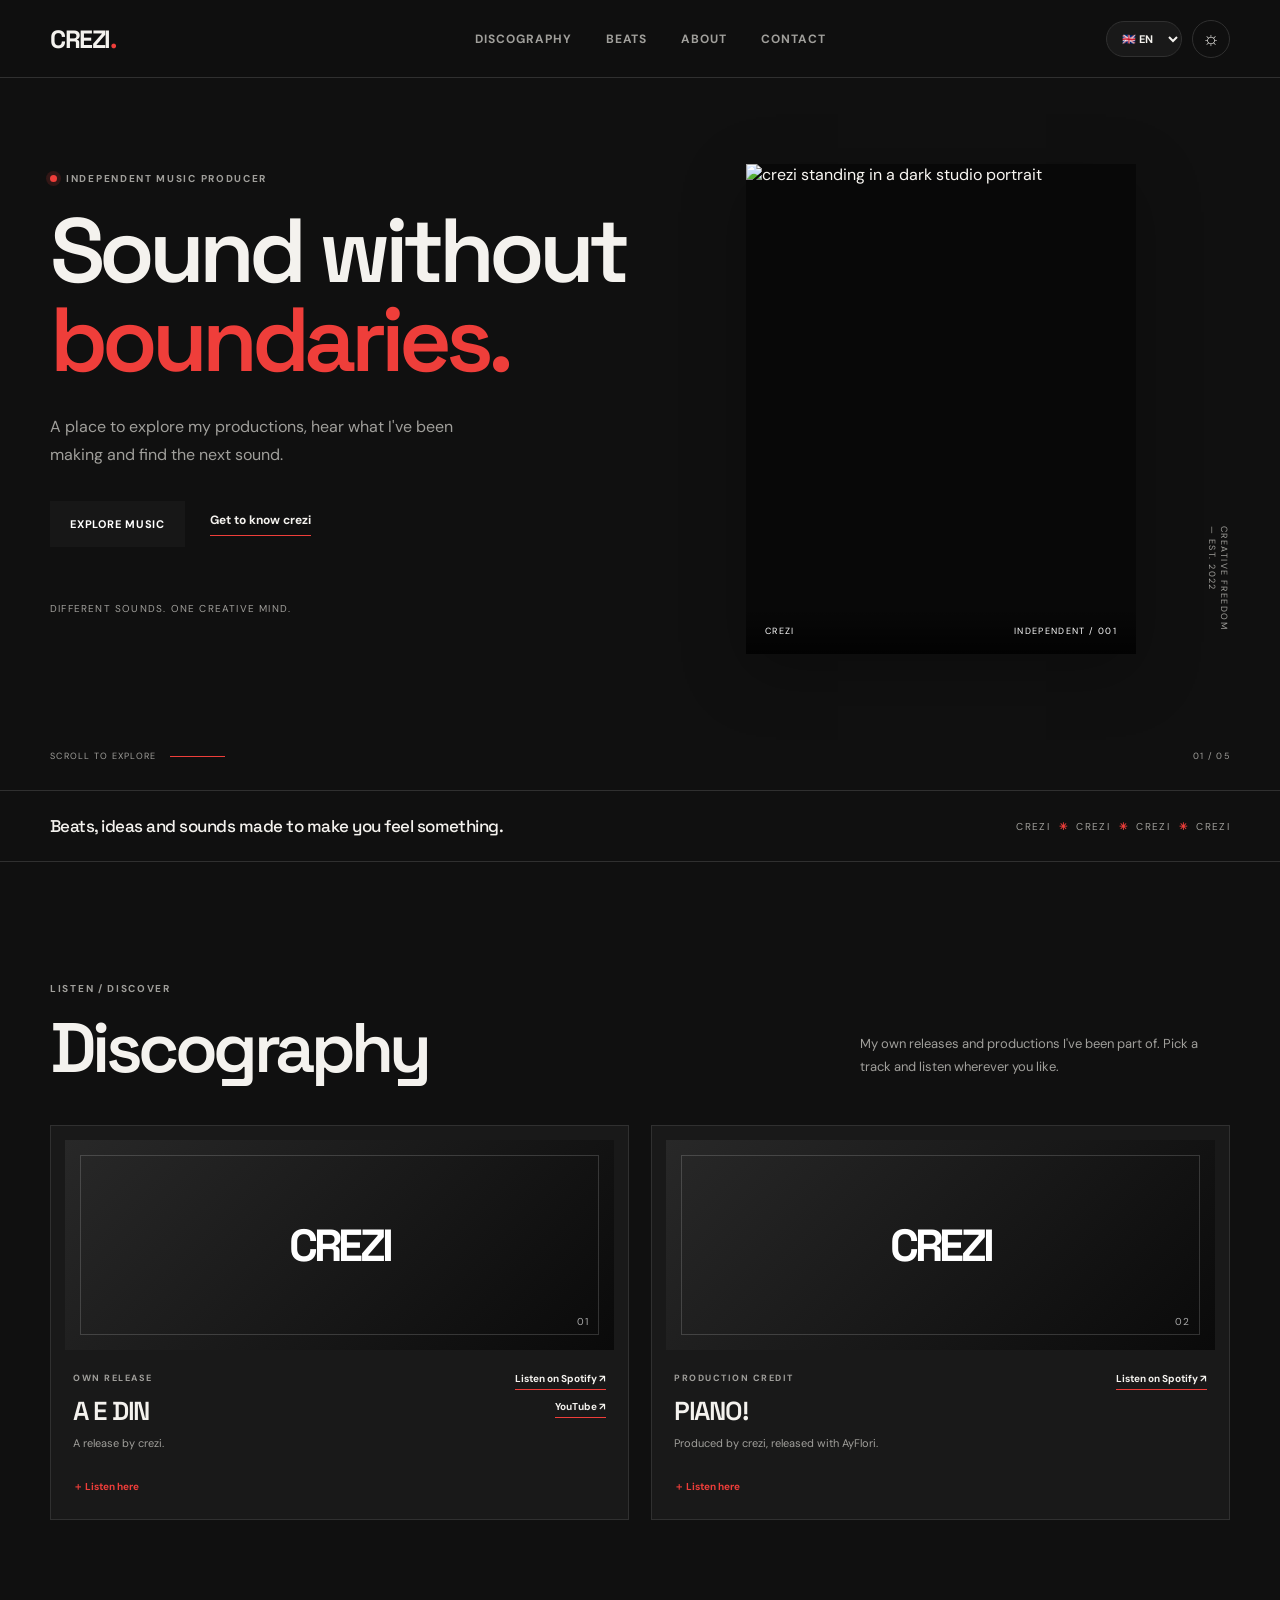
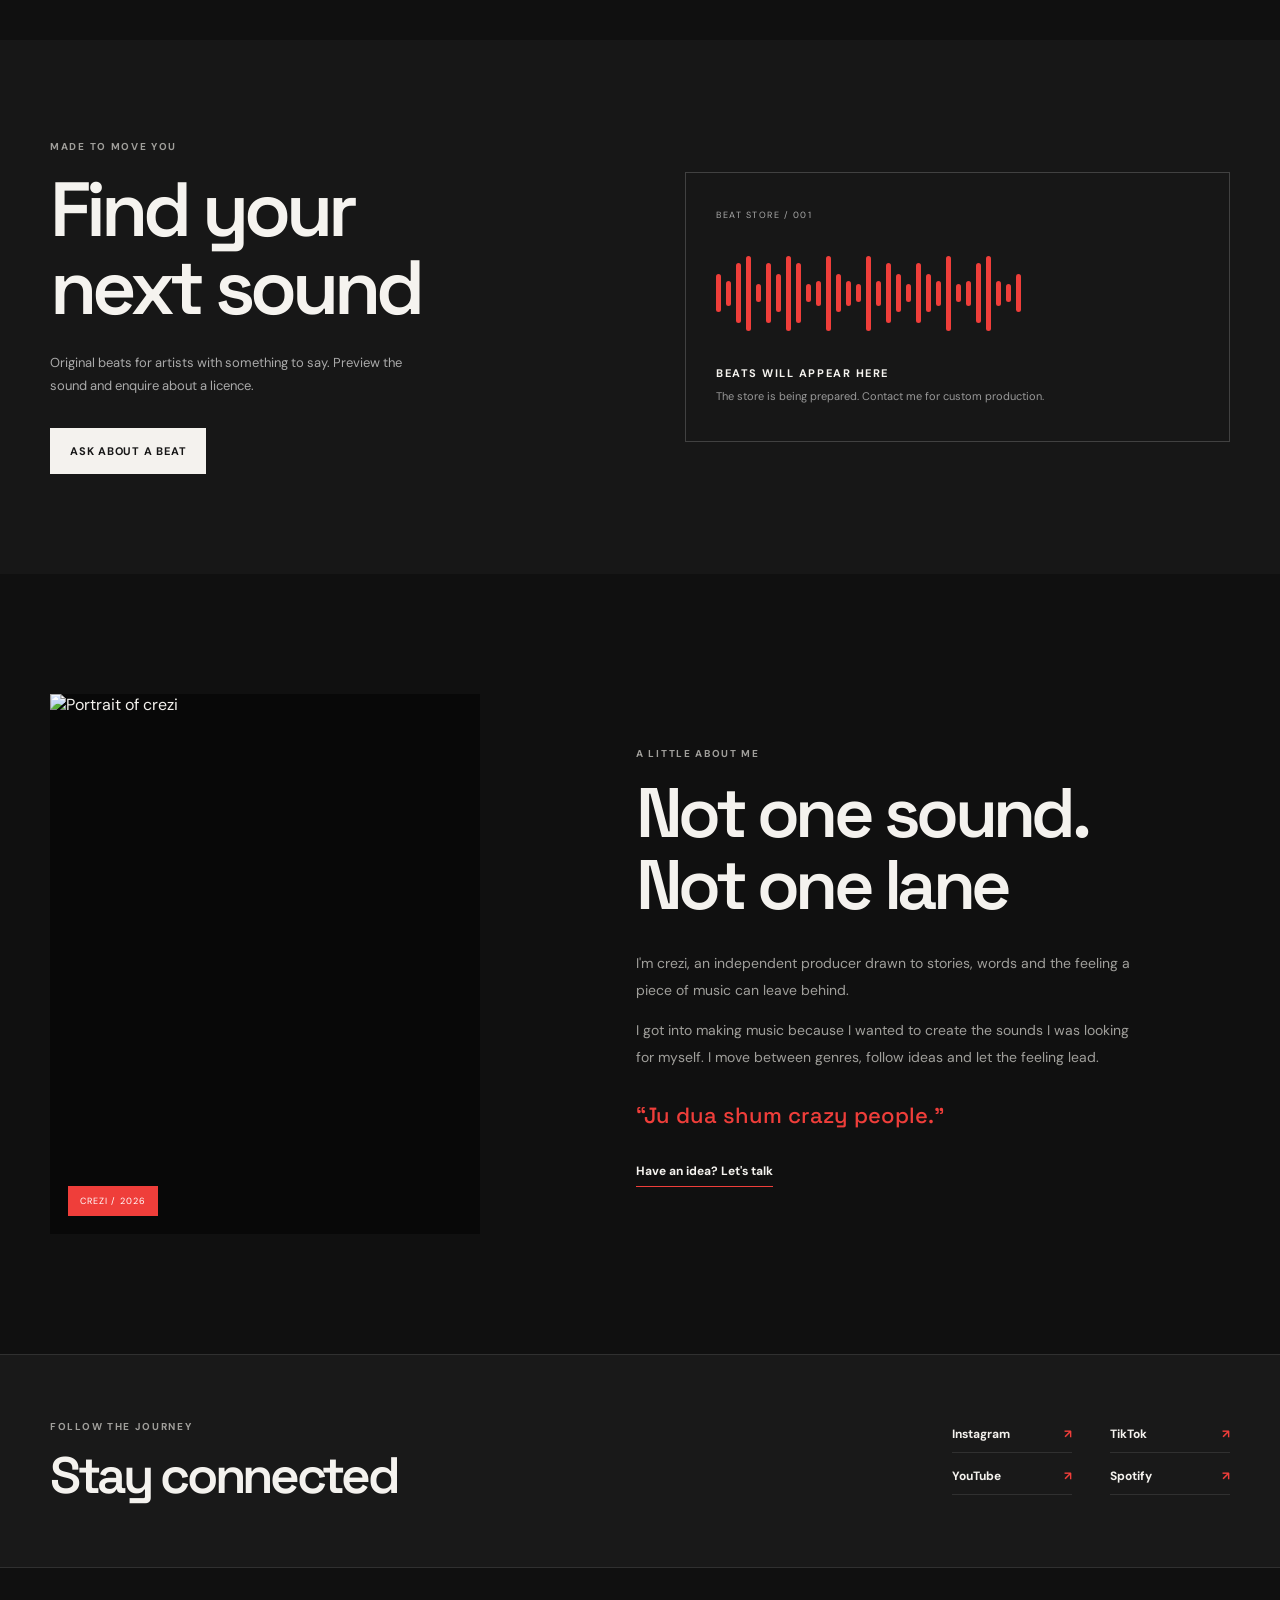
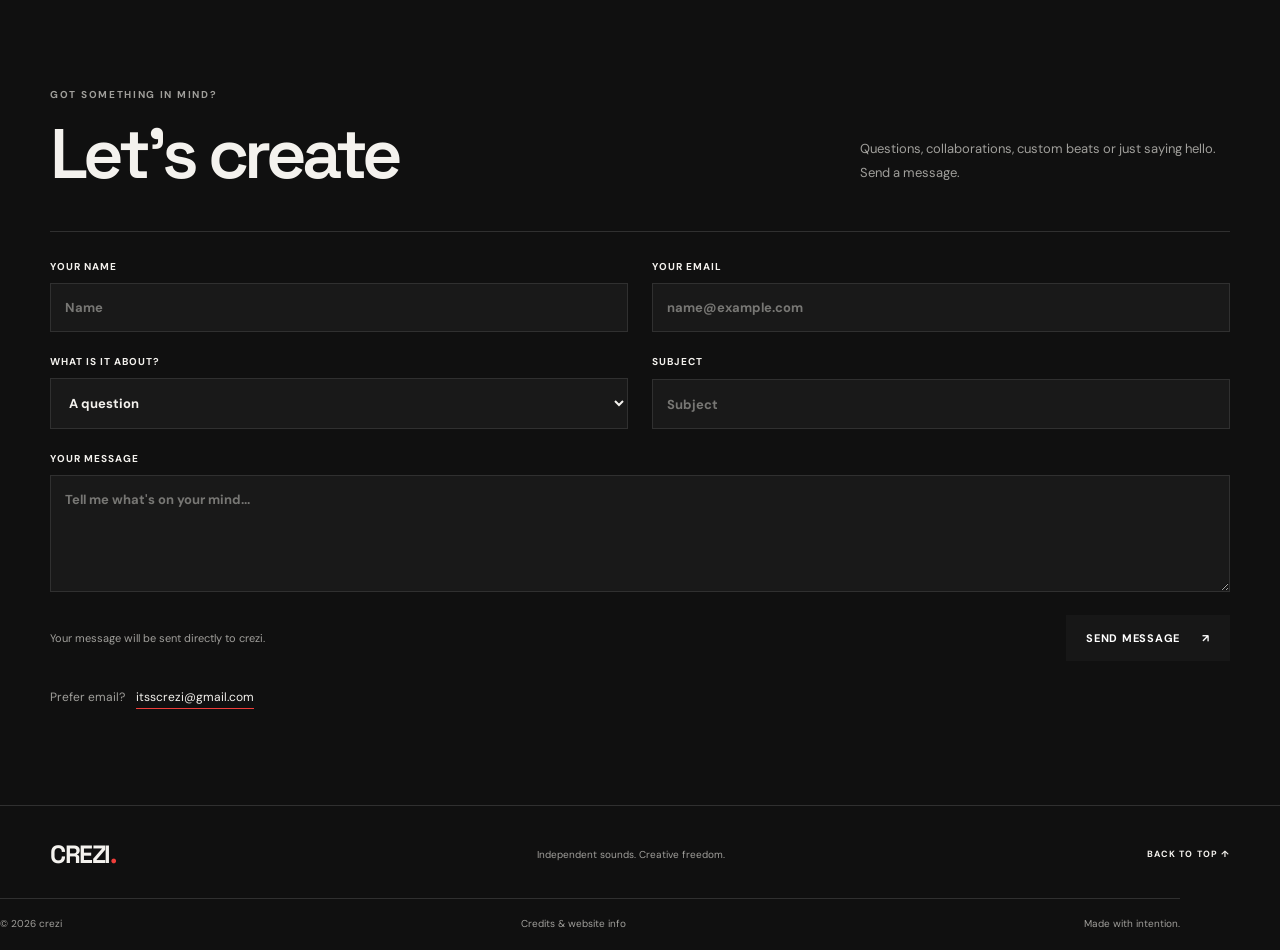
==== index.html @ 03bceda1 "Add files via upload" ====
<!doctype html>
<html lang="en">
<head>
  <meta charset="utf-8">
  <meta name="viewport" content="width=device-width, initial-scale=1">
  <meta name="theme-color" content="#101010">
  <meta name="description" content="CREZI — independent music producer. Explore releases, productions and beats.">
  <title>CREZI — Music Producer</title>
  <link rel="icon" href="favicon.svg" type="image/svg+xml">
  <link rel="manifest" href="manifest.webmanifest">
  <link rel="stylesheet" href="styles.css">
</head>
<body>
  <a class="skip-link" href="#main">Skip to content</a>
  <header class="site-header">
    <a class="wordmark" href="#home" aria-label="CREZI home">CREZI<span>.</span></a>
    <nav class="desktop-nav" aria-label="Main navigation">
      <a href="#discography" data-i18n="navMusic">Discography</a>
      <a href="#beats" data-i18n="navBeats">Beats</a>
      <a href="#about" data-i18n="navAbout">About</a>
      <a href="#contact" data-i18n="navContact">Contact</a>
    </nav>
    <div class="header-actions">
      <label class="language-wrap" aria-label="Choose language">
        <span class="sr-only">Language</span>
        <select id="language" aria-label="Language">
          <option value="en">🇬🇧 EN</option>
          <option value="sq">🇦🇱 SQ</option>
          <option value="nl">🇳🇱 NL</option>
          <option value="fr">🇫🇷 FR</option>
          <option value="de">🇩🇪 DE</option>
        </select>
      </label>
      <button class="icon-button" id="themeToggle" type="button" aria-label="Toggle light and dark mode" title="Toggle theme"><span id="themeIcon">☼</span></button>
      <button class="icon-button menu-toggle" id="menuToggle" type="button" aria-label="Open menu" aria-expanded="false">☰</button>
    </div>
  </header>

  <div class="mobile-menu" id="mobileMenu" hidden>
    <a href="#discography" data-i18n="navMusic">Discography</a>
    <a href="#beats" data-i18n="navBeats">Beats</a>
    <a href="#about" data-i18n="navAbout">About</a>
    <a href="#contact" data-i18n="navContact">Contact</a>
  </div>

  <main id="main">
    <section class="hero section-shell" id="home">
      <div class="hero-copy">
        <p class="eyebrow"><span class="live-dot"></span><span data-i18n="heroEyebrow">INDEPENDENT MUSIC PRODUCER</span></p>
        <h1 data-i18n="heroTitle">Sound without<br><span>boundaries.</span></h1>
        <p class="hero-intro" data-i18n="heroIntro">A place to explore my productions, hear what I've been making and find the next sound.</p>
        <div class="hero-actions">
          <a class="button button-dark" href="#discography" data-i18n="exploreMusic">Explore music <span>↗</span></a>
          <a class="text-link" href="#about" data-i18n="meetCrezi">Get to know crezi <span>↗</span></a>
        </div>
        <p class="hero-note" data-i18n="heroNote">Different sounds. One creative mind.</p>
      </div>
      <div class="hero-visual">
        <div class="portrait-frame">
          <img src="assets/crezi-portrait.png" alt="crezi standing in a dark studio portrait" class="portrait">
          <div class="portrait-caption"><span>CREZI</span><span>INDEPENDENT / 001</span></div>
        </div>
        <div class="hero-side-note">CREATIVE FREEDOM<br>— EST. 2022</div>
      </div>
      <div class="hero-bottom"><span data-i18n="scrollHint">SCROLL TO EXPLORE</span><span class="scroll-line"></span><span>01 / 05</span></div>
    </section>

    <section class="intro-strip">
      <p data-i18n="stripText">Beats, ideas and sounds made to make you feel something.</p>
      <span>CREZI&nbsp; <b>✳</b>&nbsp; CREZI&nbsp; <b>✳</b>&nbsp; CREZI&nbsp; <b>✳</b>&nbsp; CREZI</span>
    </section>

    <section class="section-shell section-block" id="discography">
      <div class="section-heading">
        <div><p class="eyebrow" data-i18n="musicEyebrow">LISTEN / DISCOVER</p><h2 data-i18n="musicTitle">Discography<span class="red-dot">.</span></h2></div>
        <p class="section-description" data-i18n="musicDescription">My own releases and productions I've been part of. Pick a track and listen wherever you like.</p>
      </div>
      <div class="music-grid" id="musicGrid"></div>
    </section>

    <section class="beats-band" id="beats">
      <div class="section-shell beats-inner">
        <div>
          <p class="eyebrow" data-i18n="beatsEyebrow">MADE TO MOVE YOU</p>
          <h2 data-i18n="beatsTitle">Find your<br>next sound<span class="red-dot">.</span></h2>
          <p class="section-description" data-i18n="beatsDescription">Original beats for artists with something to say. Preview the sound and enquire about a licence.</p>
          <a class="button button-light" href="#contact" data-i18n="beatEnquiry">Ask about a beat <span>↗</span></a>
        </div>
        <div class="beat-placeholder">
          <span class="beat-index">BEAT STORE / 001</span>
          <div class="waveform" aria-hidden="true"><i></i><i></i><i></i><i></i><i></i><i></i><i></i><i></i><i></i><i></i><i></i><i></i><i></i><i></i><i></i><i></i><i></i><i></i><i></i><i></i><i></i><i></i><i></i><i></i><i></i><i></i><i></i><i></i><i></i><i></i><i></i></div>
          <p data-i18n="beatsComing">BEATS WILL APPEAR HERE</p>
          <small data-i18n="beatsComingSmall">The store is being prepared. Contact me for custom production.</small>
        </div>
      </div>
    </section>

    <section class="section-shell about-section section-block" id="about">
      <div class="about-image">
        <img src="assets/crezi-portrait.png" alt="Portrait of crezi" loading="lazy">
        <span class="image-stamp">CREZI / 2026</span>
      </div>
      <div class="about-copy">
        <p class="eyebrow" data-i18n="aboutEyebrow">A LITTLE ABOUT ME</p>
        <h2 data-i18n="aboutTitle">Not one sound.<br>Not one lane<span class="red-dot">.</span></h2>
        <p data-i18n="aboutP1">I'm crezi, an independent producer drawn to stories, words and the feeling a piece of music can leave behind.</p>
        <p data-i18n="aboutP2">I got into making music because I wanted to create the sounds I was looking for myself. I move between genres, follow ideas and let the feeling lead.</p>
        <p class="about-quote" data-i18n="aboutQuote">“Ju dua shum crazy people.”</p>
        <a class="text-link" href="#contact" data-i18n="sayHello">Have an idea? Let's talk <span>↗</span></a>
      </div>
    </section>

    <section class="social-section">
      <div class="section-shell social-inner">
        <div><p class="eyebrow" data-i18n="socialEyebrow">FOLLOW THE JOURNEY</p><h2 data-i18n="socialTitle">Stay connected<span class="red-dot">.</span></h2></div>
        <div class="social-links">
          <a href="https://www.instagram.com/itsscrezi/" target="_blank" rel="noopener noreferrer">Instagram <span>↗</span></a>
          <a href="https://www.tiktok.com/@itsscrezi" target="_blank" rel="noopener noreferrer">TikTok <span>↗</span></a>
          <a href="https://www.youtube.com/@itsscrezi" target="_blank" rel="noopener noreferrer">YouTube <span>↗</span></a>
          <a href="https://open.spotify.com/artist/3qm3DDhWwc61SOjXkeu8eL" target="_blank" rel="noopener noreferrer">Spotify <span>↗</span></a>
        </div>
      </div>
    </section>

    <section class="section-shell contact-section section-block" id="contact">
      <div class="section-heading">
        <div><p class="eyebrow" data-i18n="contactEyebrow">GOT SOMETHING IN MIND?</p><h2 data-i18n="contactTitle">Let's create<span class="red-dot">.</span></h2></div>
        <p class="section-description" data-i18n="contactDescription">Questions, collaborations, custom beats or just saying hello. Send a message.</p>
      </div>
      <form class="contact-form" id="contactForm">
        <div class="form-row">
          <label><span data-i18n="formName">Your name</span><input name="name" required autocomplete="name" placeholder="Name"></label>
          <label><span data-i18n="formEmail">Your email</span><input name="email" type="email" required autocomplete="email" placeholder="name@example.com"></label>
        </div>
        <div class="form-row">
          <label><span data-i18n="formType">What is it about?</span>
            <select name="type" required>
              <option value="Question" data-i18n="typeQuestion">A question</option>
              <option value="Collaboration" data-i18n="typeCollab">Collaboration</option>
              <option value="Custom beat" data-i18n="typeBeat">Custom beat</option>
              <option value="Business enquiry" data-i18n="typeBusiness">Business enquiry</option>
              <option value="Other" data-i18n="typeOther">Something else</option>
            </select>
          </label>
          <label><span data-i18n="formSubject">Subject</span><input name="subject" required placeholder="Subject"></label>
        </div>
        <label><span data-i18n="formMessage">Your message</span><textarea name="message" rows="5" required placeholder="Tell me what's on your mind..."></textarea></label>
        <div class="form-bottom"><p id="formStatus" role="status" aria-live="polite" data-i18n="formPrivacy">Your message will be sent directly to crezi.</p><button class="button button-dark" type="submit" id="submitButton"><span data-i18n="sendMessage">Send message</span> <span>↗</span></button></div>
      </form>
      <div class="contact-direct"><span data-i18n="preferEmail">Prefer email?</span> <a href="mailto:itsscrezi@gmail.com">itsscrezi@gmail.com</a></div>
    </section>
  </main>

  <footer class="site-footer">
    <div class="section-shell footer-top"><a class="wordmark" href="#home">CREZI<span>.</span></a><p data-i18n="footerLine">Independent sounds. Creative freedom.</p><a href="#home" class="back-top" data-i18n="backTop">BACK TO TOP ↑</a></div>
    <div class="section-shell footer-bottom"><span>© <span id="year"></span> crezi</span><a href="credits.html" data-i18n="credits">Credits & website info</a><span data-i18n="footerMade">Made with intention.</span></div>
  </footer>
  <script src="content.js"></script>
  <script src="script.js"></script>
</body>
</html>
---- styles.css ----
@import url('https://fonts.googleapis.com/css2?family=DM+Sans:wght@400;500;600;700&family=Space+Grotesk:wght@400;500;600;700&display=swap');
:root{--bg:#f5f4f1;--surface:#fff;--text:#171717;--muted:#737373;--line:#deddd9;--accent:#e53935;--header:rgba(245,244,241,.9);--dark:#171717;--shadow:0 18px 60px rgba(0,0,0,.08)}
:root[data-theme="dark"]{--bg:#101010;--surface:#191919;--text:#f4f2ee;--muted:#a09f9b;--line:#303030;--accent:#ef3e3a;--header:rgba(16,16,16,.9);--dark:#f4f2ee;--shadow:0 18px 60px rgba(0,0,0,.25)}
*{box-sizing:border-box}html{scroll-behavior:smooth;scroll-padding-top:90px}body{margin:0;background:var(--bg);color:var(--text);font-family:'DM Sans',Arial,sans-serif;transition:background .25s,color .25s}a{color:inherit;text-decoration:none}button,input,textarea,select{font:inherit}.section-shell{width:min(1180px,calc(100% - 64px));margin:auto}.site-header{height:78px;position:sticky;top:0;z-index:20;display:flex;align-items:center;justify-content:space-between;padding:0 max(32px,calc((100vw - 1180px)/2));background:var(--header);backdrop-filter:blur(16px);border-bottom:1px solid var(--line)}.wordmark{font:700 25px 'Space Grotesk',sans-serif;letter-spacing:-1.5px}.wordmark span,.red-dot{color:var(--accent)}.desktop-nav{display:flex;gap:34px;margin-left:80px}.desktop-nav a,.mobile-menu a{font-size:12px;font-weight:700;letter-spacing:.08em;text-transform:uppercase;color:var(--muted);transition:color .2s}.desktop-nav a:hover,.mobile-menu a:hover{color:var(--accent)}.header-actions{display:flex;align-items:center;gap:10px}.language-wrap select{border:1px solid var(--line);border-radius:30px;background:var(--surface);color:var(--text);padding:9px 11px;font-size:11px;font-weight:700}.icon-button{width:38px;height:38px;border:1px solid var(--line);border-radius:50%;background:transparent;color:var(--text);cursor:pointer;font-size:19px}.menu-toggle{display:none}.mobile-menu{position:fixed;z-index:19;top:78px;left:0;right:0;background:var(--bg);padding:24px 32px 30px;border-bottom:1px solid var(--line);display:grid;gap:22px}.mobile-menu[hidden]{display:none}.hero{min-height:680px;display:grid;grid-template-columns:1.02fr .98fr;align-items:center;position:relative;padding-top:54px;padding-bottom:105px}.hero-copy{padding:40px 0 60px;position:relative;z-index:2}.eyebrow{font-size:10px;letter-spacing:.17em;font-weight:700;color:var(--muted);text-transform:uppercase;margin:0 0 22px}.live-dot{display:inline-block;width:7px;height:7px;background:var(--accent);border-radius:50%;margin-right:9px;box-shadow:0 0 0 4px color-mix(in srgb,var(--accent) 15%,transparent)}h1,h2,h3,p{margin-top:0}h1,h2{font-family:'Space Grotesk',sans-serif;letter-spacing:-.065em;font-weight:600}h1{font-size:clamp(58px,7.1vw,100px);line-height:.98;margin:0 0 28px}h1 span{color:var(--accent)}.hero-intro{font-size:16px;line-height:1.75;color:var(--muted);max-width:430px;margin-bottom:32px}.hero-actions{display:flex;align-items:center;gap:25px;flex-wrap:wrap}.button{display:inline-flex;align-items:center;gap:22px;padding:16px 20px;font-size:11px;font-weight:700;letter-spacing:.07em;text-transform:uppercase;border:0;cursor:pointer;transition:transform .2s,background .2s}.button:hover{transform:translateY(-3px)}.button-dark{background:#171717;color:#fff}.button-light{background:#f4f2ee;color:#171717}.text-link{font-size:12px;font-weight:700;border-bottom:1px solid var(--accent);padding-bottom:7px}.text-link span{color:var(--accent);margin-left:7px}.hero-note{font-size:10px;letter-spacing:.12em;text-transform:uppercase;color:var(--muted);margin-top:55px}.hero-visual{height:530px;position:relative;display:flex;align-items:center;justify-content:center}.portrait-frame{width:min(390px,78%);height:490px;position:relative;background:#080808;overflow:hidden;box-shadow:var(--shadow)}.portrait{width:100%;height:100%;object-fit:cover;object-position:center 40%;display:block;filter:contrast(1.04)}.portrait-caption{position:absolute;bottom:0;left:0;right:0;padding:17px 19px;background:linear-gradient(transparent,rgba(0,0,0,.75));display:flex;justify-content:space-between;color:#fff;font-size:9px;letter-spacing:.15em}.hero-side-note{position:absolute;right:0;bottom:44px;writing-mode:vertical-rl;font-size:9px;letter-spacing:.16em;color:var(--muted)}.hero-bottom{position:absolute;bottom:28px;left:0;right:0;display:flex;align-items:center;gap:14px;color:var(--muted);font-size:9px;letter-spacing:.14em}.hero-bottom span:last-child{margin-left:auto}.scroll-line{height:1px;width:55px;background:var(--accent)}.intro-strip{border-top:1px solid var(--line);border-bottom:1px solid var(--line);padding:24px max(32px,calc((100vw - 1180px)/2));display:flex;justify-content:space-between;gap:20px;align-items:center;overflow:hidden}.intro-strip p{font:500 17px 'Space Grotesk',sans-serif;letter-spacing:-.03em;margin:0}.intro-strip>span{white-space:nowrap;color:var(--muted);font-size:10px;letter-spacing:.13em}.intro-strip b{color:var(--accent)}.section-block{padding-top:120px;padding-bottom:120px}.section-heading{display:flex;justify-content:space-between;align-items:end;gap:40px;margin-bottom:42px}.section-heading h2,.about-copy h2,.social-inner h2,.beats-inner h2{font-size:clamp(44px,5.5vw,70px);line-height:1.02;margin:0}.section-heading .eyebrow,.about-copy .eyebrow,.social-inner .eyebrow,.beats-inner .eyebrow{margin-bottom:17px}.section-description{max-width:370px;color:var(--muted);font-size:13px;line-height:1.8;margin:0 0 5px}.music-grid{display:grid;grid-template-columns:repeat(2,minmax(0,1fr));gap:22px}.music-card{border:1px solid var(--line);background:var(--surface);padding:14px;min-width:0}.cover-placeholder{height:210px;background:linear-gradient(135deg,#282828,#0a0a0a);color:#fff;display:flex;align-items:center;justify-content:center;position:relative;font:700 45px 'Space Grotesk',sans-serif;letter-spacing:-.08em}.cover-placeholder:after{content:"";position:absolute;inset:15px;border:1px solid rgba(255,255,255,.16)}.cover-placeholder b{position:absolute;right:25px;bottom:22px;font:10px 'DM Sans';letter-spacing:.1em;color:#aaa}.music-card>img{width:100%;height:210px;object-fit:cover}.music-card-info{display:flex;justify-content:space-between;gap:20px;padding:22px 8px 10px}.music-card-info .eyebrow{margin-bottom:10px;font-size:9px}.music-card h3{font:600 26px 'Space Grotesk',sans-serif;letter-spacing:-.05em;margin:0 0 7px}.music-card-info p:not(.eyebrow){font-size:11px;color:var(--muted);margin:0;line-height:1.6}.music-card-links{display:flex;flex-direction:column;gap:10px;align-items:flex-end;white-space:nowrap}.music-card-links a,.beat-buy{font-size:10px;font-weight:700;border-bottom:1px solid var(--accent);padding-bottom:4px}.embed-toggle{margin:10px 8px 4px;background:none;border:0;color:var(--accent);font-size:10px;font-weight:700;cursor:pointer;padding:7px 0}.spotify-embed{display:block;margin-top:10px}.beats-band{background:#171717;color:#f5f3ef;padding:100px 0}.beats-inner{display:grid;grid-template-columns:1fr 1fr;gap:90px;align-items:center}.beats-inner .section-description{color:#aaa;margin:24px 0 30px}.beats-inner h2{font-size:clamp(55px,6vw,82px);margin-bottom:0}.beat-placeholder{border:1px solid #414141;min-height:270px;padding:30px;display:flex;flex-direction:column;justify-content:center;position:relative}.beat-index{font-size:9px;letter-spacing:.17em;color:#aaa}.waveform{height:85px;display:flex;align-items:center;gap:5px;margin:30px 0}.waveform i{display:block;width:5px;border-radius:4px;background:var(--accent);height:var(--h,25px)}.waveform i:nth-child(3n){height:60px}.waveform i:nth-child(3n + 1){height:38px}.waveform i:nth-child(4n){height:75px}.waveform i:nth-child(5n){height:18px}.beat-placeholder>p{font-size:11px;letter-spacing:.14em;font-weight:700;margin-bottom:8px}.beat-placeholder>small{color:#999;font-size:11px;line-height:1.6}.beat-list{margin-top:20px}.beat-item{display:flex;align-items:center;gap:14px;justify-content:space-between;border-top:1px solid #414141;padding:16px 0;flex-wrap:wrap}.beat-item div{display:grid;gap:5px}.beat-item strong{font-size:13px}.beat-item small{color:#aaa;font-size:10px}.beat-item audio{width:100%;height:34px}.beat-buy{color:#fff}.about-section{display:grid;grid-template-columns:.9fr 1.1fr;gap:100px;align-items:center}.about-image{height:540px;position:relative;background:#080808;max-width:430px}.about-image img{width:100%;height:100%;object-fit:cover;object-position:center 40%}.image-stamp{position:absolute;bottom:18px;left:18px;color:white;background:var(--accent);padding:9px 12px;font-size:9px;letter-spacing:.12em}.about-copy h2{margin-bottom:30px}.about-copy>p:not(.eyebrow):not(.about-quote){font-size:14px;line-height:1.9;color:var(--muted);max-width:510px}.about-quote{font:500 22px 'Space Grotesk',sans-serif;margin:30px 0;color:var(--accent)}.social-section{background:var(--surface);border-top:1px solid var(--line);border-bottom:1px solid var(--line);padding:65px 0}.social-inner{display:flex;align-items:center;justify-content:space-between;gap:35px}.social-inner h2{font-size:clamp(36px,4vw,52px)}.social-links{display:grid;grid-template-columns:repeat(2,minmax(120px,1fr));gap:15px 38px}.social-links a{font-size:12px;font-weight:700;border-bottom:1px solid var(--line);padding:0 0 10px}.social-links a span{color:var(--accent);float:right}.contact-section{padding-bottom:100px}.contact-form{border-top:1px solid var(--line);padding-top:28px}.form-row{display:grid;grid-template-columns:1fr 1fr;gap:24px}.contact-form label{display:grid;gap:10px;margin-bottom:23px;font-size:10px;font-weight:700;letter-spacing:.1em;text-transform:uppercase}.contact-form input,.contact-form textarea,.contact-form select{width:100%;border:1px solid var(--line);background:var(--surface);color:var(--text);padding:15px 14px;outline:none;font-size:13px;letter-spacing:0;text-transform:none;resize:vertical}.contact-form input:focus,.contact-form textarea:focus,.contact-form select:focus{border-color:var(--accent)}.contact-form input::placeholder,.contact-form textarea::placeholder{color:var(--muted);opacity:.7}.form-bottom{display:flex;align-items:center;justify-content:space-between;gap:20px}.form-bottom p{font-size:11px;color:var(--muted);margin:0;line-height:1.5}.form-bottom button:disabled{opacity:.55;cursor:wait}.contact-direct{margin-top:28px;font-size:12px;color:var(--muted)}.contact-direct a{color:var(--text);margin-left:8px;border-bottom:1px solid var(--accent);padding-bottom:3px}.site-footer{border-top:1px solid var(--line);padding:32px 0 20px}.footer-top,.footer-bottom{display:flex;justify-content:space-between;align-items:center;gap:20px}.footer-top{padding-bottom:28px}.footer-top p,.footer-bottom{font-size:10px;color:var(--muted);margin:0}.back-top{font-size:9px;font-weight:700;letter-spacing:.12em}.footer-bottom{border-top:1px solid var(--line);padding-top:18px}.footer-bottom a:hover{color:var(--accent)}.skip-link,.sr-only{position:absolute;left:-9999px}.skip-link:focus{left:10px;top:10px;background:var(--surface);padding:10px;z-index:100}
@media(max-width:800px){.section-shell{width:min(100% - 40px,600px)}.site-header{padding:0 20px;height:68px}.desktop-nav{display:none}.menu-toggle{display:block}.mobile-menu{top:68px;padding-left:22px}.hero{grid-template-columns:1fr;min-height:auto;padding-top:55px;padding-bottom:80px}.hero-copy{padding:25px 0 30px}.hero-visual{height:430px}.portrait-frame{height:400px;width:min(340px,78%)}.hero-side-note{right:2px}.hero-bottom{bottom:25px}.intro-strip{padding:20px;display:block}.intro-strip>span{display:block;margin-top:14px}.section-block{padding-top:80px;padding-bottom:80px}.section-heading{display:block}.section-description{margin-top:20px}.music-grid{grid-template-columns:1fr}.beats-band{padding:75px 0}.beats-inner{grid-template-columns:1fr;gap:45px}.about-section{grid-template-columns:1fr;gap:45px}.about-image{height:480px;width:min(100%,420px);margin:auto}.social-inner{display:block}.social-links{margin-top:30px}.contact-section{padding-bottom:75px}}
@media(max-width:520px){.section-shell{width:calc(100% - 36px)}.wordmark{font-size:23px}.language-wrap select{padding:8px 7px;font-size:10px}.header-actions{gap:7px}.icon-button{width:35px;height:35px}.hero{padding-top:35px}.hero h1{font-size:58px}.hero-intro{font-size:14px}.hero-visual{height:390px}.portrait-frame{height:365px;width:82%}.hero-side-note{font-size:8px}.section-heading h2,.about-copy h2{font-size:47px}.music-card-info{display:block}.music-card-links{align-items:flex-start;margin-top:18px;flex-direction:row;flex-wrap:wrap}.form-row{grid-template-columns:1fr;gap:0}.form-bottom{align-items:flex-start;flex-direction:column}.form-bottom button{width:100%;justify-content:space-between}.footer-top{flex-wrap:wrap}.footer-top p{order:3;width:100%}.footer-bottom{flex-wrap:wrap;line-height:1.7}.social-links{gap:14px 25px}}
@media(prefers-reduced-motion:reduce){*,*::before,*::after{scroll-behavior:auto!important;transition:none!important;animation:none!important}}
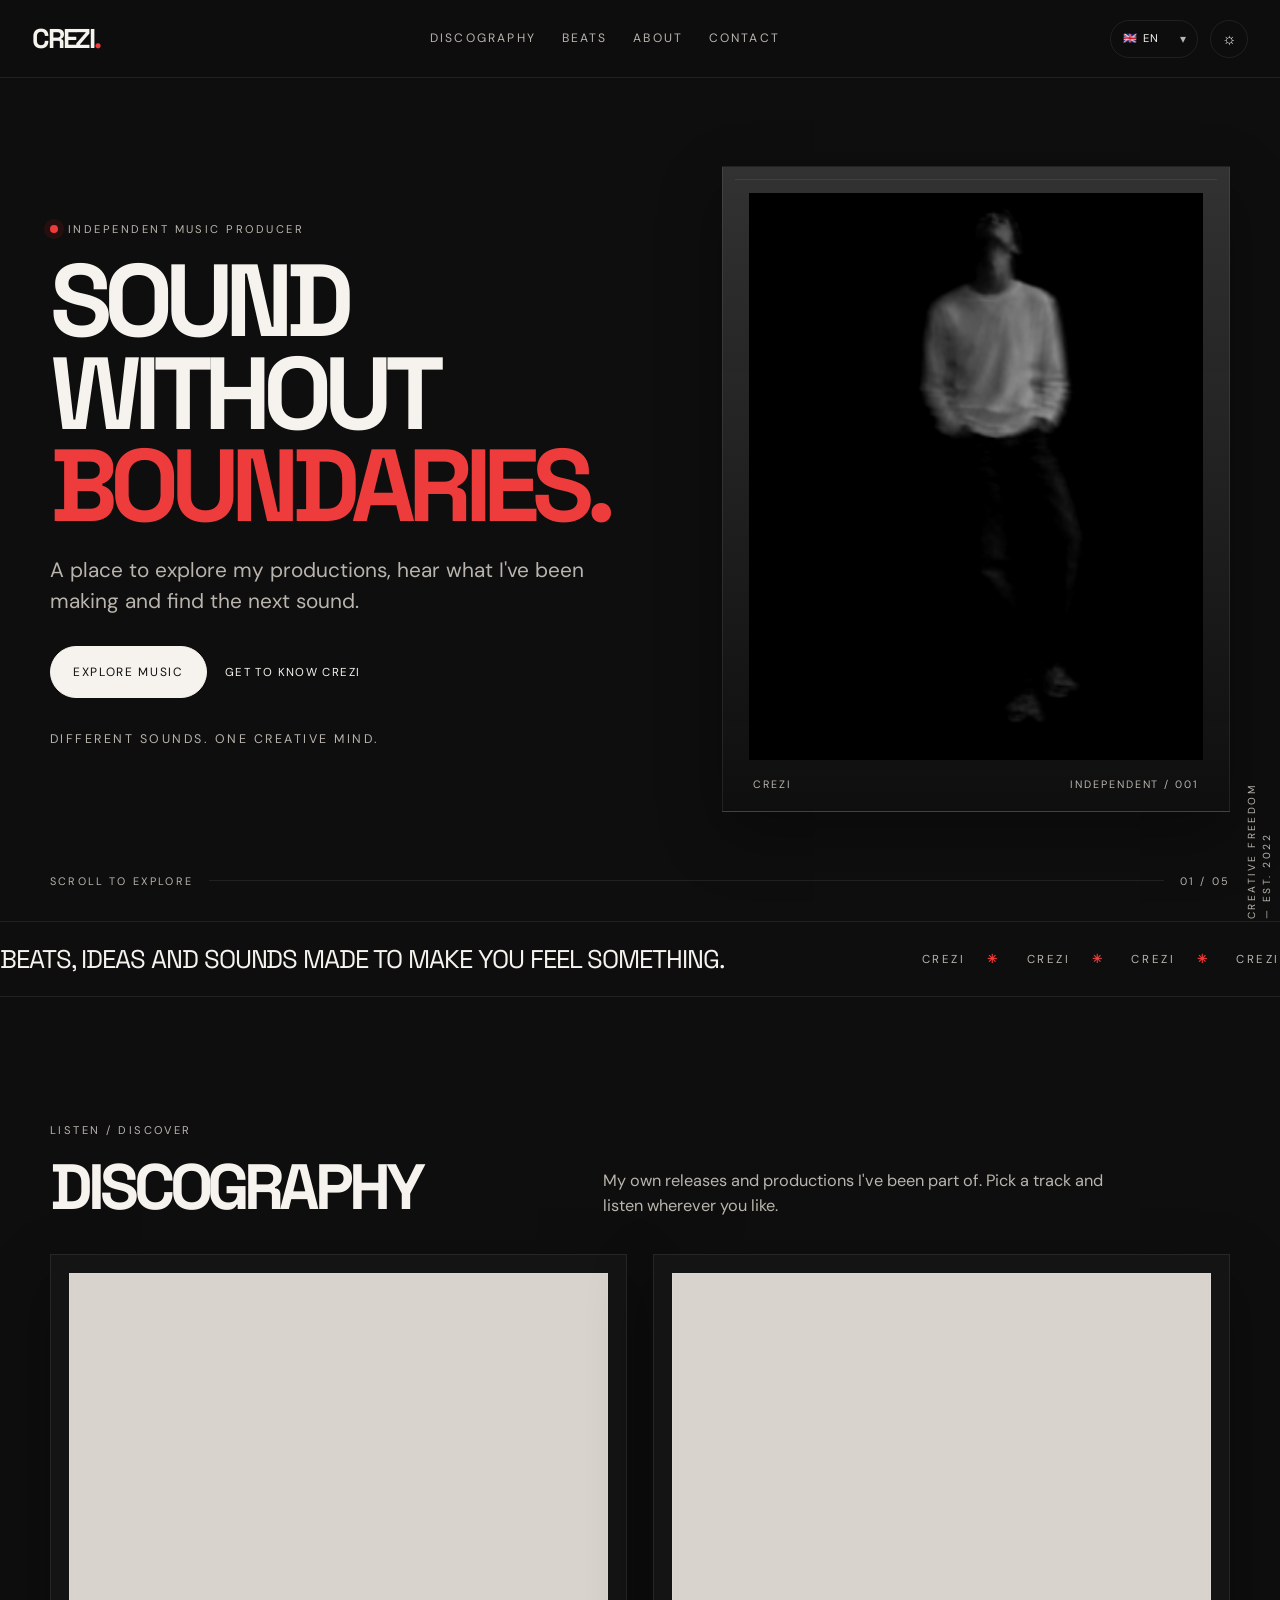
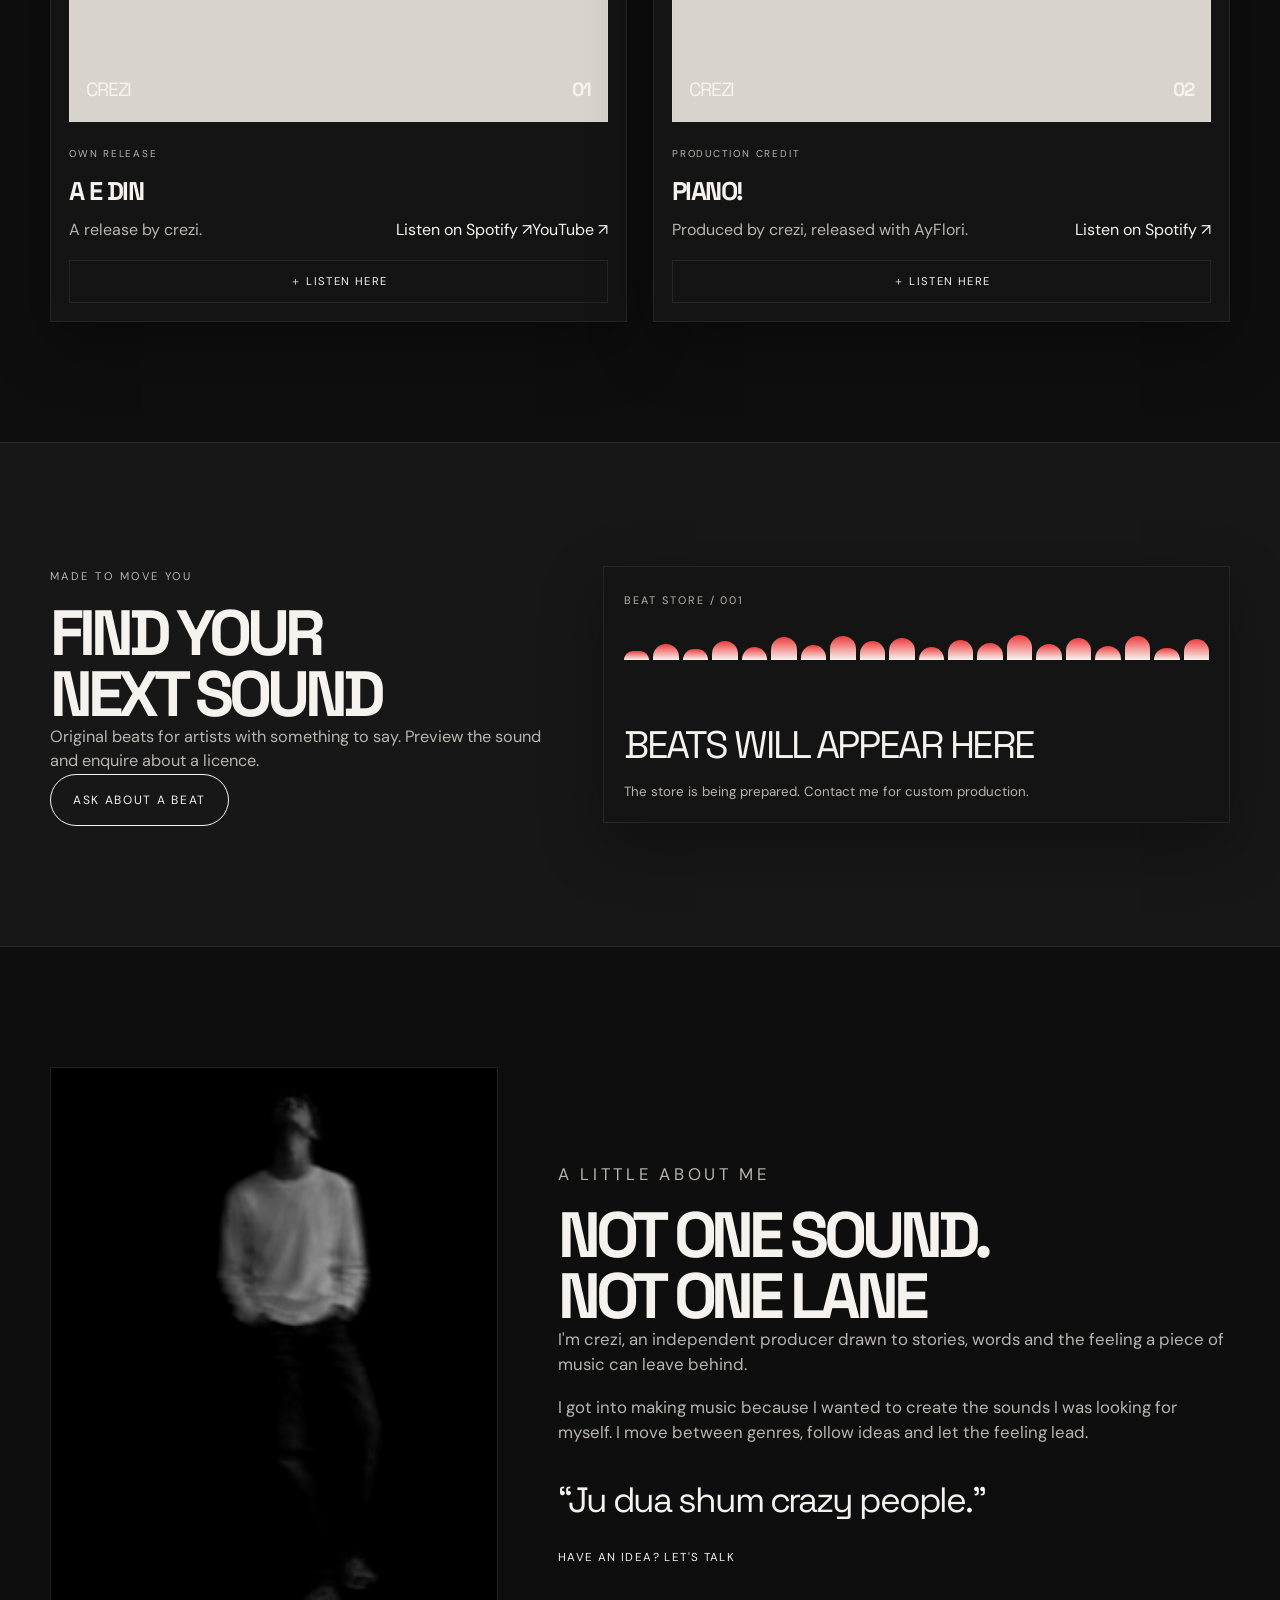
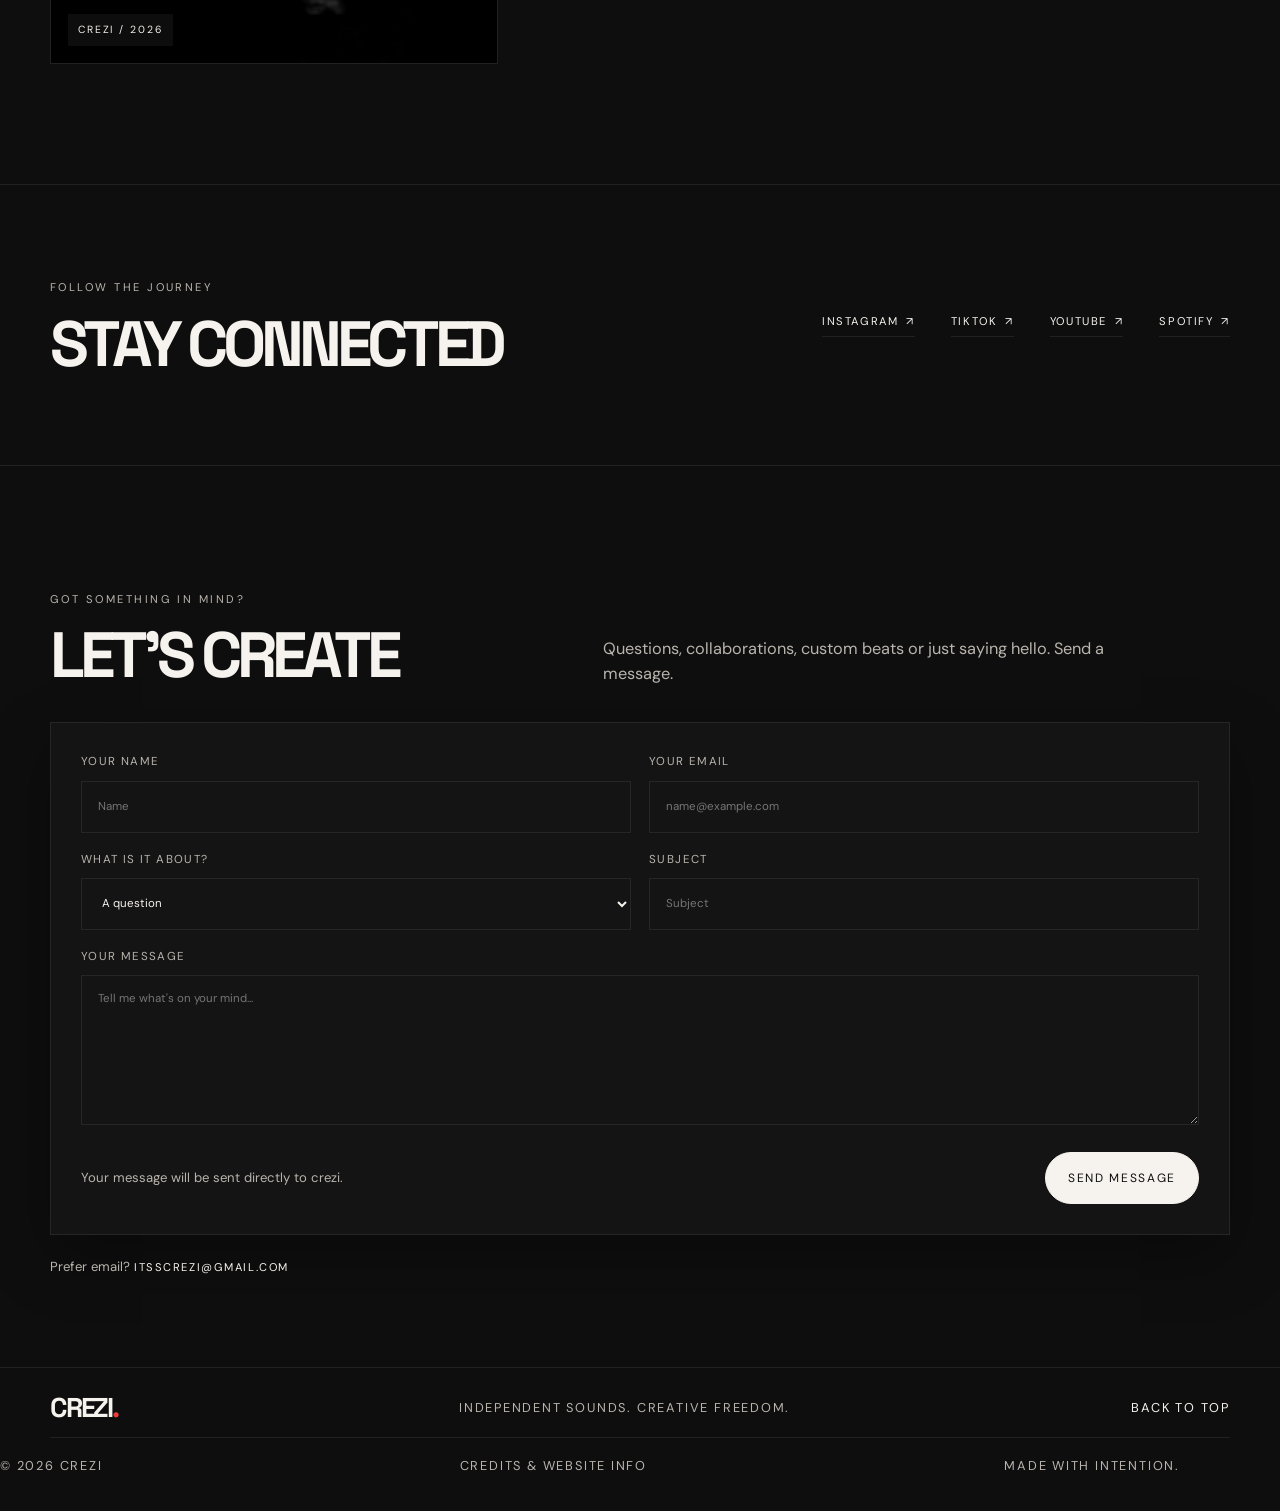
==== commit b5204504: "Apply the minimal CREZI editorial redesign inspired by three60 and fix portrait asset references for" ====
--- a/index.html
+++ b/index.html
@@ -57,7 +57,7 @@
       </div>
       <div class="hero-visual">
         <div class="portrait-frame">
-          <img src="assets/crezi-portrait.png" alt="crezi standing in a dark studio portrait" class="portrait">
+          <img src="crezi-portrait.png" alt="crezi standing in a dark studio portrait" class="portrait">
           <div class="portrait-caption"><span>CREZI</span><span>INDEPENDENT / 001</span></div>
         </div>
         <div class="hero-side-note">CREATIVE FREEDOM<br>— EST. 2022</div>
@@ -88,7 +88,7 @@
         </div>
         <div class="beat-placeholder">
           <span class="beat-index">BEAT STORE / 001</span>
-          <div class="waveform" aria-hidden="true"><i></i><i></i><i></i><i></i><i></i><i></i><i></i><i></i><i></i><i></i><i></i><i></i><i></i><i></i><i></i><i></i><i></i><i></i><i></i><i></i><i></i><i></i><i></i><i></i><i></i><i></i><i></i><i></i><i></i><i></i><i></i></div>
+          <div class="waveform" aria-hidden="true"><i></i><i></i><i></i><i></i><i></i><i></i><i></i><i></i><i></i><i></i><i></i><i></i><i></i><i></i><i></i><i></i><i></i><i></i><i></i><i></i><i></i></div>
           <p data-i18n="beatsComing">BEATS WILL APPEAR HERE</p>
           <small data-i18n="beatsComingSmall">The store is being prepared. Contact me for custom production.</small>
         </div>
@@ -97,7 +97,7 @@
 
     <section class="section-shell about-section section-block" id="about">
       <div class="about-image">
-        <img src="assets/crezi-portrait.png" alt="Portrait of crezi" loading="lazy">
+        <img src="crezi-portrait.png" alt="Portrait of crezi" loading="lazy">
         <span class="image-stamp">CREZI / 2026</span>
       </div>
       <div class="about-copy">
@@ -145,14 +145,14 @@
           <label><span data-i18n="formSubject">Subject</span><input name="subject" required placeholder="Subject"></label>
         </div>
         <label><span data-i18n="formMessage">Your message</span><textarea name="message" rows="5" required placeholder="Tell me what's on your mind..."></textarea></label>
-        <div class="form-bottom"><p id="formStatus" role="status" aria-live="polite" data-i18n="formPrivacy">Your message will be sent directly to crezi.</p><button class="button button-dark" type="submit" id="submitButton"><span data-i18n="sendMessage">Send message</span> <span>↗</span></button></div>
+        <div class="form-bottom"><p id="formStatus" role="status" aria-live="polite" data-i18n="formPrivacy">Your message will be sent directly to crezi.</p><button class="button button-dark" type="submit" id="submitButton" data-i18n="submit">Send message</button></div>
       </form>
       <div class="contact-direct"><span data-i18n="preferEmail">Prefer email?</span> <a href="mailto:itsscrezi@gmail.com">itsscrezi@gmail.com</a></div>
     </section>
   </main>
 
   <footer class="site-footer">
-    <div class="section-shell footer-top"><a class="wordmark" href="#home">CREZI<span>.</span></a><p data-i18n="footerLine">Independent sounds. Creative freedom.</p><a href="#home" class="back-top" data-i18n="backTop">BACK TO TOP ↑</a></div>
+    <div class="section-shell footer-top"><a class="wordmark" href="#home">CREZI<span>.</span></a><p data-i18n="footerLine">Independent sounds. Creative freedom.</p><a href="#home" class="back-to-top">Back to top</a></div>
     <div class="section-shell footer-bottom"><span>© <span id="year"></span> crezi</span><a href="credits.html" data-i18n="credits">Credits & website info</a><span data-i18n="footerMade">Made with intention.</span></div>
   </footer>
   <script src="content.js"></script>
--- a/styles.css
+++ b/styles.css
@@ -1,7 +1,969 @@
 @import url('https://fonts.googleapis.com/css2?family=DM+Sans:wght@400;500;600;700&family=Space+Grotesk:wght@400;500;600;700&display=swap');
-:root{--bg:#f5f4f1;--surface:#fff;--text:#171717;--muted:#737373;--line:#deddd9;--accent:#e53935;--header:rgba(245,244,241,.9);--dark:#171717;--shadow:0 18px 60px rgba(0,0,0,.08)}
-:root[data-theme="dark"]{--bg:#101010;--surface:#191919;--text:#f4f2ee;--muted:#a09f9b;--line:#303030;--accent:#ef3e3a;--header:rgba(16,16,16,.9);--dark:#f4f2ee;--shadow:0 18px 60px rgba(0,0,0,.25)}
-*{box-sizing:border-box}html{scroll-behavior:smooth;scroll-padding-top:90px}body{margin:0;background:var(--bg);color:var(--text);font-family:'DM Sans',Arial,sans-serif;transition:background .25s,color .25s}a{color:inherit;text-decoration:none}button,input,textarea,select{font:inherit}.section-shell{width:min(1180px,calc(100% - 64px));margin:auto}.site-header{height:78px;position:sticky;top:0;z-index:20;display:flex;align-items:center;justify-content:space-between;padding:0 max(32px,calc((100vw - 1180px)/2));background:var(--header);backdrop-filter:blur(16px);border-bottom:1px solid var(--line)}.wordmark{font:700 25px 'Space Grotesk',sans-serif;letter-spacing:-1.5px}.wordmark span,.red-dot{color:var(--accent)}.desktop-nav{display:flex;gap:34px;margin-left:80px}.desktop-nav a,.mobile-menu a{font-size:12px;font-weight:700;letter-spacing:.08em;text-transform:uppercase;color:var(--muted);transition:color .2s}.desktop-nav a:hover,.mobile-menu a:hover{color:var(--accent)}.header-actions{display:flex;align-items:center;gap:10px}.language-wrap select{border:1px solid var(--line);border-radius:30px;background:var(--surface);color:var(--text);padding:9px 11px;font-size:11px;font-weight:700}.icon-button{width:38px;height:38px;border:1px solid var(--line);border-radius:50%;background:transparent;color:var(--text);cursor:pointer;font-size:19px}.menu-toggle{display:none}.mobile-menu{position:fixed;z-index:19;top:78px;left:0;right:0;background:var(--bg);padding:24px 32px 30px;border-bottom:1px solid var(--line);display:grid;gap:22px}.mobile-menu[hidden]{display:none}.hero{min-height:680px;display:grid;grid-template-columns:1.02fr .98fr;align-items:center;position:relative;padding-top:54px;padding-bottom:105px}.hero-copy{padding:40px 0 60px;position:relative;z-index:2}.eyebrow{font-size:10px;letter-spacing:.17em;font-weight:700;color:var(--muted);text-transform:uppercase;margin:0 0 22px}.live-dot{display:inline-block;width:7px;height:7px;background:var(--accent);border-radius:50%;margin-right:9px;box-shadow:0 0 0 4px color-mix(in srgb,var(--accent) 15%,transparent)}h1,h2,h3,p{margin-top:0}h1,h2{font-family:'Space Grotesk',sans-serif;letter-spacing:-.065em;font-weight:600}h1{font-size:clamp(58px,7.1vw,100px);line-height:.98;margin:0 0 28px}h1 span{color:var(--accent)}.hero-intro{font-size:16px;line-height:1.75;color:var(--muted);max-width:430px;margin-bottom:32px}.hero-actions{display:flex;align-items:center;gap:25px;flex-wrap:wrap}.button{display:inline-flex;align-items:center;gap:22px;padding:16px 20px;font-size:11px;font-weight:700;letter-spacing:.07em;text-transform:uppercase;border:0;cursor:pointer;transition:transform .2s,background .2s}.button:hover{transform:translateY(-3px)}.button-dark{background:#171717;color:#fff}.button-light{background:#f4f2ee;color:#171717}.text-link{font-size:12px;font-weight:700;border-bottom:1px solid var(--accent);padding-bottom:7px}.text-link span{color:var(--accent);margin-left:7px}.hero-note{font-size:10px;letter-spacing:.12em;text-transform:uppercase;color:var(--muted);margin-top:55px}.hero-visual{height:530px;position:relative;display:flex;align-items:center;justify-content:center}.portrait-frame{width:min(390px,78%);height:490px;position:relative;background:#080808;overflow:hidden;box-shadow:var(--shadow)}.portrait{width:100%;height:100%;object-fit:cover;object-position:center 40%;display:block;filter:contrast(1.04)}.portrait-caption{position:absolute;bottom:0;left:0;right:0;padding:17px 19px;background:linear-gradient(transparent,rgba(0,0,0,.75));display:flex;justify-content:space-between;color:#fff;font-size:9px;letter-spacing:.15em}.hero-side-note{position:absolute;right:0;bottom:44px;writing-mode:vertical-rl;font-size:9px;letter-spacing:.16em;color:var(--muted)}.hero-bottom{position:absolute;bottom:28px;left:0;right:0;display:flex;align-items:center;gap:14px;color:var(--muted);font-size:9px;letter-spacing:.14em}.hero-bottom span:last-child{margin-left:auto}.scroll-line{height:1px;width:55px;background:var(--accent)}.intro-strip{border-top:1px solid var(--line);border-bottom:1px solid var(--line);padding:24px max(32px,calc((100vw - 1180px)/2));display:flex;justify-content:space-between;gap:20px;align-items:center;overflow:hidden}.intro-strip p{font:500 17px 'Space Grotesk',sans-serif;letter-spacing:-.03em;margin:0}.intro-strip>span{white-space:nowrap;color:var(--muted);font-size:10px;letter-spacing:.13em}.intro-strip b{color:var(--accent)}.section-block{padding-top:120px;padding-bottom:120px}.section-heading{display:flex;justify-content:space-between;align-items:end;gap:40px;margin-bottom:42px}.section-heading h2,.about-copy h2,.social-inner h2,.beats-inner h2{font-size:clamp(44px,5.5vw,70px);line-height:1.02;margin:0}.section-heading .eyebrow,.about-copy .eyebrow,.social-inner .eyebrow,.beats-inner .eyebrow{margin-bottom:17px}.section-description{max-width:370px;color:var(--muted);font-size:13px;line-height:1.8;margin:0 0 5px}.music-grid{display:grid;grid-template-columns:repeat(2,minmax(0,1fr));gap:22px}.music-card{border:1px solid var(--line);background:var(--surface);padding:14px;min-width:0}.cover-placeholder{height:210px;background:linear-gradient(135deg,#282828,#0a0a0a);color:#fff;display:flex;align-items:center;justify-content:center;position:relative;font:700 45px 'Space Grotesk',sans-serif;letter-spacing:-.08em}.cover-placeholder:after{content:"";position:absolute;inset:15px;border:1px solid rgba(255,255,255,.16)}.cover-placeholder b{position:absolute;right:25px;bottom:22px;font:10px 'DM Sans';letter-spacing:.1em;color:#aaa}.music-card>img{width:100%;height:210px;object-fit:cover}.music-card-info{display:flex;justify-content:space-between;gap:20px;padding:22px 8px 10px}.music-card-info .eyebrow{margin-bottom:10px;font-size:9px}.music-card h3{font:600 26px 'Space Grotesk',sans-serif;letter-spacing:-.05em;margin:0 0 7px}.music-card-info p:not(.eyebrow){font-size:11px;color:var(--muted);margin:0;line-height:1.6}.music-card-links{display:flex;flex-direction:column;gap:10px;align-items:flex-end;white-space:nowrap}.music-card-links a,.beat-buy{font-size:10px;font-weight:700;border-bottom:1px solid var(--accent);padding-bottom:4px}.embed-toggle{margin:10px 8px 4px;background:none;border:0;color:var(--accent);font-size:10px;font-weight:700;cursor:pointer;padding:7px 0}.spotify-embed{display:block;margin-top:10px}.beats-band{background:#171717;color:#f5f3ef;padding:100px 0}.beats-inner{display:grid;grid-template-columns:1fr 1fr;gap:90px;align-items:center}.beats-inner .section-description{color:#aaa;margin:24px 0 30px}.beats-inner h2{font-size:clamp(55px,6vw,82px);margin-bottom:0}.beat-placeholder{border:1px solid #414141;min-height:270px;padding:30px;display:flex;flex-direction:column;justify-content:center;position:relative}.beat-index{font-size:9px;letter-spacing:.17em;color:#aaa}.waveform{height:85px;display:flex;align-items:center;gap:5px;margin:30px 0}.waveform i{display:block;width:5px;border-radius:4px;background:var(--accent);height:var(--h,25px)}.waveform i:nth-child(3n){height:60px}.waveform i:nth-child(3n + 1){height:38px}.waveform i:nth-child(4n){height:75px}.waveform i:nth-child(5n){height:18px}.beat-placeholder>p{font-size:11px;letter-spacing:.14em;font-weight:700;margin-bottom:8px}.beat-placeholder>small{color:#999;font-size:11px;line-height:1.6}.beat-list{margin-top:20px}.beat-item{display:flex;align-items:center;gap:14px;justify-content:space-between;border-top:1px solid #414141;padding:16px 0;flex-wrap:wrap}.beat-item div{display:grid;gap:5px}.beat-item strong{font-size:13px}.beat-item small{color:#aaa;font-size:10px}.beat-item audio{width:100%;height:34px}.beat-buy{color:#fff}.about-section{display:grid;grid-template-columns:.9fr 1.1fr;gap:100px;align-items:center}.about-image{height:540px;position:relative;background:#080808;max-width:430px}.about-image img{width:100%;height:100%;object-fit:cover;object-position:center 40%}.image-stamp{position:absolute;bottom:18px;left:18px;color:white;background:var(--accent);padding:9px 12px;font-size:9px;letter-spacing:.12em}.about-copy h2{margin-bottom:30px}.about-copy>p:not(.eyebrow):not(.about-quote){font-size:14px;line-height:1.9;color:var(--muted);max-width:510px}.about-quote{font:500 22px 'Space Grotesk',sans-serif;margin:30px 0;color:var(--accent)}.social-section{background:var(--surface);border-top:1px solid var(--line);border-bottom:1px solid var(--line);padding:65px 0}.social-inner{display:flex;align-items:center;justify-content:space-between;gap:35px}.social-inner h2{font-size:clamp(36px,4vw,52px)}.social-links{display:grid;grid-template-columns:repeat(2,minmax(120px,1fr));gap:15px 38px}.social-links a{font-size:12px;font-weight:700;border-bottom:1px solid var(--line);padding:0 0 10px}.social-links a span{color:var(--accent);float:right}.contact-section{padding-bottom:100px}.contact-form{border-top:1px solid var(--line);padding-top:28px}.form-row{display:grid;grid-template-columns:1fr 1fr;gap:24px}.contact-form label{display:grid;gap:10px;margin-bottom:23px;font-size:10px;font-weight:700;letter-spacing:.1em;text-transform:uppercase}.contact-form input,.contact-form textarea,.contact-form select{width:100%;border:1px solid var(--line);background:var(--surface);color:var(--text);padding:15px 14px;outline:none;font-size:13px;letter-spacing:0;text-transform:none;resize:vertical}.contact-form input:focus,.contact-form textarea:focus,.contact-form select:focus{border-color:var(--accent)}.contact-form input::placeholder,.contact-form textarea::placeholder{color:var(--muted);opacity:.7}.form-bottom{display:flex;align-items:center;justify-content:space-between;gap:20px}.form-bottom p{font-size:11px;color:var(--muted);margin:0;line-height:1.5}.form-bottom button:disabled{opacity:.55;cursor:wait}.contact-direct{margin-top:28px;font-size:12px;color:var(--muted)}.contact-direct a{color:var(--text);margin-left:8px;border-bottom:1px solid var(--accent);padding-bottom:3px}.site-footer{border-top:1px solid var(--line);padding:32px 0 20px}.footer-top,.footer-bottom{display:flex;justify-content:space-between;align-items:center;gap:20px}.footer-top{padding-bottom:28px}.footer-top p,.footer-bottom{font-size:10px;color:var(--muted);margin:0}.back-top{font-size:9px;font-weight:700;letter-spacing:.12em}.footer-bottom{border-top:1px solid var(--line);padding-top:18px}.footer-bottom a:hover{color:var(--accent)}.skip-link,.sr-only{position:absolute;left:-9999px}.skip-link:focus{left:10px;top:10px;background:var(--surface);padding:10px;z-index:100}
-@media(max-width:800px){.section-shell{width:min(100% - 40px,600px)}.site-header{padding:0 20px;height:68px}.desktop-nav{display:none}.menu-toggle{display:block}.mobile-menu{top:68px;padding-left:22px}.hero{grid-template-columns:1fr;min-height:auto;padding-top:55px;padding-bottom:80px}.hero-copy{padding:25px 0 30px}.hero-visual{height:430px}.portrait-frame{height:400px;width:min(340px,78%)}.hero-side-note{right:2px}.hero-bottom{bottom:25px}.intro-strip{padding:20px;display:block}.intro-strip>span{display:block;margin-top:14px}.section-block{padding-top:80px;padding-bottom:80px}.section-heading{display:block}.section-description{margin-top:20px}.music-grid{grid-template-columns:1fr}.beats-band{padding:75px 0}.beats-inner{grid-template-columns:1fr;gap:45px}.about-section{grid-template-columns:1fr;gap:45px}.about-image{height:480px;width:min(100%,420px);margin:auto}.social-inner{display:block}.social-links{margin-top:30px}.contact-section{padding-bottom:75px}}
-@media(max-width:520px){.section-shell{width:calc(100% - 36px)}.wordmark{font-size:23px}.language-wrap select{padding:8px 7px;font-size:10px}.header-actions{gap:7px}.icon-button{width:35px;height:35px}.hero{padding-top:35px}.hero h1{font-size:58px}.hero-intro{font-size:14px}.hero-visual{height:390px}.portrait-frame{height:365px;width:82%}.hero-side-note{font-size:8px}.section-heading h2,.about-copy h2{font-size:47px}.music-card-info{display:block}.music-card-links{align-items:flex-start;margin-top:18px;flex-direction:row;flex-wrap:wrap}.form-row{grid-template-columns:1fr;gap:0}.form-bottom{align-items:flex-start;flex-direction:column}.form-bottom button{width:100%;justify-content:space-between}.footer-top{flex-wrap:wrap}.footer-top p{order:3;width:100%}.footer-bottom{flex-wrap:wrap;line-height:1.7}.social-links{gap:14px 25px}}
-@media(prefers-reduced-motion:reduce){*,*::before,*::after{scroll-behavior:auto!important;transition:none!important;animation:none!important}}
+
+:root {
+  --bg: #f3f0eb;
+  --bg-strong: #e9e3dd;
+  --panel: rgba(255, 255, 255, 0.8);
+  --surface: #ffffff;
+  --text: #111111;
+  --muted: #5f5a57;
+  --line: rgba(17, 17, 17, 0.12);
+  --accent: #d51a1a;
+  --accent-soft: rgba(213, 26, 26, 0.12);
+  --shadow: 0 22px 60px rgba(17, 17, 17, 0.08);
+  --header: rgba(243, 240, 235, 0.88);
+  --dark: #111111;
+}
+
+:root[data-theme="dark"] {
+  --bg: #0e0e0e;
+  --bg-strong: #171717;
+  --panel: rgba(18, 18, 18, 0.8);
+  --surface: #141414;
+  --text: #f6f3ee;
+  --muted: #b9b4ad;
+  --line: rgba(255, 255, 255, 0.08);
+  --accent: #ee3c3c;
+  --accent-soft: rgba(238, 60, 60, 0.18);
+  --shadow: 0 22px 60px rgba(0, 0, 0, 0.32);
+  --header: rgba(14, 14, 14, 0.88);
+  --dark: #f6f3ee;
+}
+
+* { box-sizing: border-box; }
+
+html {
+  scroll-behavior: smooth;
+  scroll-padding-top: 90px;
+}
+
+body {
+  margin: 0;
+  background: var(--bg);
+  color: var(--text);
+  font-family: "DM Sans", Arial, sans-serif;
+  line-height: 1.5;
+  transition: background 0.25s ease, color 0.25s ease;
+}
+
+img { max-width: 100%; display: block; }
+
+a {
+  color: inherit;
+  text-decoration: none;
+}
+
+button, input, select, textarea {
+  font: inherit;
+}
+
+.skip-link {
+  position: absolute;
+  left: -9999px;
+  top: auto;
+}
+
+.skip-link:focus {
+  left: 20px;
+  top: 12px;
+  z-index: 999;
+  background: var(--text);
+  color: var(--bg);
+  padding: 10px 16px;
+}
+
+.section-shell {
+  width: min(1180px, calc(100% - 64px));
+  margin: 0 auto;
+}
+
+.site-header {
+  position: sticky;
+  top: 0;
+  z-index: 50;
+  display: flex;
+  align-items: center;
+  justify-content: space-between;
+  height: 78px;
+  background: var(--header);
+  backdrop-filter: blur(18px);
+  border-bottom: 1px solid var(--line);
+  padding: 0 32px;
+}
+
+.wordmark {
+  display: inline-flex;
+  align-items: center;
+  font-family: "Space Grotesk", Arial, sans-serif;
+  font-size: clamp(1.7rem, 2vw, 2.2rem);
+  font-weight: 700;
+  letter-spacing: -0.08em;
+  line-height: 1;
+  text-transform: uppercase;
+}
+
+.wordmark span {
+  color: var(--accent);
+}
+
+.desktop-nav {
+  display: flex;
+  align-items: center;
+  gap: clamp(18px, 2vw, 42px);
+  font-size: 0.76rem;
+  letter-spacing: 0.18em;
+  text-transform: uppercase;
+}
+
+.desktop-nav a {
+  position: relative;
+  color: var(--muted);
+  transition: color 0.2s ease;
+}
+
+.desktop-nav a:hover,
+.desktop-nav a:focus-visible {
+  color: var(--text);
+}
+
+.desktop-nav a::after {
+  content: "";
+  position: absolute;
+  left: 0;
+  bottom: -8px;
+  width: 100%;
+  height: 1px;
+  background: var(--accent);
+  transform: scaleX(0);
+  transform-origin: left;
+  transition: transform 0.2s ease;
+}
+
+.desktop-nav a:hover::after,
+.desktop-nav a:focus-visible::after {
+  transform: scaleX(1);
+}
+
+.header-actions {
+  display: flex;
+  align-items: center;
+  gap: 12px;
+}
+
+.language-wrap {
+  position: relative;
+  display: inline-flex;
+  align-items: center;
+}
+
+.language-wrap select {
+  appearance: none;
+  -webkit-appearance: none;
+  border: 1px solid var(--line);
+  background: transparent;
+  color: var(--text);
+  border-radius: 999px;
+  min-height: 38px;
+  padding: 8px 36px 8px 12px;
+  font-size: 0.7rem;
+  letter-spacing: 0.12em;
+  text-transform: uppercase;
+  cursor: pointer;
+}
+
+.language-wrap::after {
+  content: "▾";
+  position: absolute;
+  right: 12px;
+  color: var(--muted);
+  font-size: 12px;
+  pointer-events: none;
+}
+
+.icon-button {
+  width: 38px;
+  height: 38px;
+  border-radius: 50%;
+  border: 1px solid var(--line);
+  background: transparent;
+  color: var(--text);
+  display: inline-flex;
+  align-items: center;
+  justify-content: center;
+  cursor: pointer;
+  transition: background 0.2s ease, border-color 0.2s ease;
+}
+
+.icon-button:hover,
+.icon-button:focus-visible {
+  background: var(--accent-soft);
+  border-color: transparent;
+}
+
+.menu-toggle {
+  display: none;
+}
+
+.mobile-menu {
+  display: none;
+}
+
+.hero {
+  display: grid;
+  grid-template-columns: minmax(0, 1.1fr) minmax(320px, 0.9fr);
+  align-items: center;
+  gap: clamp(24px, 4vw, 70px);
+  padding: clamp(42px, 7vw, 88px) 0 32px;
+  min-height: calc(100vh - 78px);
+}
+
+.hero-copy {
+  max-width: 620px;
+}
+
+.eyebrow {
+  display: inline-flex;
+  align-items: center;
+  gap: 10px;
+  margin: 0 0 18px;
+  font-size: 0.7rem;
+  letter-spacing: 0.22em;
+  text-transform: uppercase;
+  color: var(--muted);
+}
+
+.live-dot {
+  width: 8px;
+  height: 8px;
+  border-radius: 50%;
+  background: var(--accent);
+  box-shadow: 0 0 0 6px rgba(213, 26, 26, 0.12);
+}
+
+.hero-copy h1 {
+  margin: 0;
+  font-family: "Space Grotesk", Arial, sans-serif;
+  font-size: clamp(3.6rem, 8vw, 7rem);
+  letter-spacing: -0.08em;
+  line-height: 0.9;
+  text-transform: uppercase;
+}
+
+.hero-copy h1 span {
+  color: var(--accent);
+}
+
+.hero-intro {
+  max-width: 560px;
+  margin: 22px 0 0;
+  color: var(--muted);
+  font-size: clamp(1.05rem, 1.7vw, 1.3rem);
+}
+
+.hero-actions {
+  display: flex;
+  align-items: center;
+  flex-wrap: wrap;
+  gap: 18px;
+  margin-top: 30px;
+}
+
+.button {
+  display: inline-flex;
+  align-items: center;
+  justify-content: center;
+  padding: 14px 22px;
+  min-height: 52px;
+  border-radius: 999px;
+  border: 1px solid var(--text);
+  font-size: 0.75rem;
+  letter-spacing: 0.14em;
+  text-transform: uppercase;
+  transition: transform 0.2s ease, border-color 0.2s ease, background 0.2s ease;
+}
+
+.button:hover,
+.button:focus-visible {
+  transform: translateY(-1px);
+}
+
+.button-dark {
+  background: var(--text);
+  color: var(--bg);
+  border-color: var(--text);
+}
+
+.button-light {
+  background: transparent;
+  color: var(--text);
+}
+
+.text-link {
+  display: inline-flex;
+  align-items: center;
+  gap: 8px;
+  color: var(--text);
+  font-size: 0.72rem;
+  letter-spacing: 0.12em;
+  text-transform: uppercase;
+  position: relative;
+}
+
+.text-link::after {
+  content: "";
+  position: absolute;
+  left: 0;
+  bottom: -8px;
+  width: 100%;
+  height: 1px;
+  background: var(--accent);
+  transform: scaleX(0);
+  transform-origin: left;
+  transition: transform 0.2s ease;
+}
+
+.text-link:hover::after,
+.text-link:focus-visible::after {
+  transform: scaleX(1);
+}
+
+.hero-note {
+  margin-top: 32px;
+  color: var(--muted);
+  font-size: 0.78rem;
+  letter-spacing: 0.2em;
+  text-transform: uppercase;
+}
+
+.hero-visual {
+  position: relative;
+  display: flex;
+  justify-content: center;
+  align-items: flex-end;
+}
+
+.portrait-frame {
+  position: relative;
+  width: min(100%, 520px);
+  padding: 26px 26px 0;
+  border: 1px solid var(--line);
+  background: linear-gradient(180deg, rgba(255,255,255,0.15), rgba(17,17,17,0.02));
+  box-shadow: var(--shadow);
+}
+
+.portrait-frame::before {
+  content: "";
+  position: absolute;
+  inset: 12px 12px auto 12px;
+  height: 1px;
+  background: var(--line);
+}
+
+.portrait {
+  width: 100%;
+  aspect-ratio: 4 / 5;
+  object-fit: cover;
+  background: #d7d2cd;
+  filter: grayscale(100%) contrast(1.1) brightness(0.96);
+}
+
+.portrait-caption {
+  display: flex;
+  justify-content: space-between;
+  gap: 10px;
+  padding: 16px 4px 18px;
+  font-size: 0.67rem;
+  letter-spacing: 0.18em;
+  text-transform: uppercase;
+  color: var(--muted);
+}
+
+.hero-side-note {
+  position: absolute;
+  right: -14px;
+  bottom: 28px;
+  display: inline-flex;
+  transform: rotate(-90deg) translateY(100%);
+  transform-origin: right bottom;
+  font-size: 0.64rem;
+  letter-spacing: 0.24em;
+  text-transform: uppercase;
+  color: var(--muted);
+}
+
+.hero-bottom {
+  grid-column: 1 / -1;
+  display: flex;
+  align-items: center;
+  gap: 16px;
+  padding-top: 10px;
+  font-size: 0.68rem;
+  letter-spacing: 0.2em;
+  text-transform: uppercase;
+  color: var(--muted);
+}
+
+.scroll-line {
+  flex: 1;
+  height: 1px;
+  background: var(--line);
+}
+
+.intro-strip {
+  display: flex;
+  align-items: center;
+  justify-content: space-between;
+  gap: 20px;
+  border-top: 1px solid var(--line);
+  border-bottom: 1px solid var(--line);
+  padding: 18px 0;
+  overflow: hidden;
+  white-space: nowrap;
+  background: rgba(17,17,17,0.02);
+}
+
+.intro-strip p {
+  margin: 0;
+  font-size: clamp(1.2rem, 2vw, 1.7rem);
+  font-family: "Space Grotesk", Arial, sans-serif;
+  letter-spacing: -0.04em;
+  text-transform: uppercase;
+}
+
+.intro-strip span {
+  display: inline-flex;
+  align-items: center;
+  gap: 16px;
+  min-width: max-content;
+  color: var(--muted);
+  font-size: 0.72rem;
+  letter-spacing: 0.22em;
+  text-transform: uppercase;
+}
+
+.intro-strip b {
+  color: var(--accent);
+  font-weight: 700;
+}
+
+.section-block {
+  padding: clamp(72px, 10vw, 120px) 0;
+}
+
+.section-heading {
+  display: grid;
+  grid-template-columns: minmax(0, 0.9fr) minmax(0, 1.1fr);
+  align-items: end;
+  gap: 20px 40px;
+  margin-bottom: 36px;
+}
+
+.section-heading h2,
+.beats-inner h2,
+.about-copy h2,
+.social-inner h2,
+.contact-section h2 {
+  margin: 0;
+  font-family: "Space Grotesk", Arial, sans-serif;
+  font-size: clamp(2.5rem, 5vw, 4.5rem);
+  letter-spacing: -0.08em;
+  line-height: 0.95;
+  text-transform: uppercase;
+}
+
+.red-dot {
+  color: var(--accent);
+}
+
+.section-description {
+  margin: 0;
+  color: var(--muted);
+  font-size: 1.02rem;
+  max-width: 520px;
+}
+
+.music-grid {
+  display: grid;
+  grid-template-columns: repeat(2, minmax(0, 1fr));
+  gap: 26px;
+}
+
+.music-card {
+  background: var(--surface);
+  border: 1px solid var(--line);
+  box-shadow: var(--shadow);
+  padding: 18px;
+}
+
+.music-card img,
+.cover-placeholder {
+  aspect-ratio: 1.2;
+  width: 100%;
+  object-fit: cover;
+  background: #d9d3ce;
+  border: 1px solid var(--line);
+}
+
+.cover-placeholder {
+  display: flex;
+  align-items: flex-end;
+  justify-content: space-between;
+  padding: 16px;
+  font-family: "Space Grotesk", Arial, sans-serif;
+  font-size: 1.2rem;
+  letter-spacing: -0.06em;
+}
+
+.music-card-info {
+  display: grid;
+  grid-template-columns: minmax(0, 1.2fr) auto;
+  gap: 18px;
+  align-items: end;
+  padding-top: 18px;
+}
+
+.music-card-info h3 {
+  margin: 0 0 8px;
+  font-family: "Space Grotesk", Arial, sans-serif;
+  font-size: clamp(1.6rem, 2vw, 2.2rem);
+  letter-spacing: -0.06em;
+  text-transform: uppercase;
+}
+
+.music-card-info p {
+  margin: 0;
+  color: var(--muted);
+}
+
+.music-card .eyebrow {
+  margin-bottom: 10px;
+  font-size: 0.62rem;
+  letter-spacing: 0.18em;
+}
+
+.music-links {
+  display: flex;
+  flex-direction: column;
+  align-items: flex-end;
+  gap: 10px;
+}
+
+.music-links a,
+.social-links a,
+.contact-direct a {
+  display: inline-flex;
+  align-items: center;
+  gap: 8px;
+  font-size: 0.7rem;
+  letter-spacing: 0.14em;
+  text-transform: uppercase;
+  color: var(--text);
+}
+
+.music-links a {
+  border-bottom: 1px solid var(--line);
+  padding-bottom: 6px;
+}
+
+.music-card .embed-toggle {
+  width: 100%;
+  margin-top: 18px;
+  padding: 12px 14px;
+  border: 1px solid var(--line);
+  background: transparent;
+  color: var(--text);
+  text-transform: uppercase;
+  letter-spacing: 0.12em;
+  font-size: 0.7rem;
+  cursor: pointer;
+}
+
+.spotify-embed {
+  display: block;
+  width: 100%;
+  margin-top: 18px;
+  border: 0;
+  border-radius: 12px;
+}
+
+.beats-band {
+  background: var(--bg-strong);
+  border-top: 1px solid var(--line);
+  border-bottom: 1px solid var(--line);
+}
+
+.beats-inner {
+  display: grid;
+  grid-template-columns: minmax(0, 0.9fr) minmax(0, 1.1fr);
+  align-items: center;
+  gap: 40px;
+  padding: clamp(72px, 10vw, 120px) 0;
+}
+
+.beat-placeholder {
+  background: var(--surface);
+  border: 1px solid var(--line);
+  padding: 20px;
+  box-shadow: var(--shadow);
+}
+
+.beat-index {
+  display: inline-block;
+  margin-bottom: 18px;
+  color: var(--muted);
+  font-size: 0.68rem;
+  letter-spacing: 0.18em;
+  text-transform: uppercase;
+}
+
+.waveform {
+  display: grid;
+  grid-template-columns: repeat(20, minmax(0, 1fr));
+  align-items: end;
+  gap: 4px;
+  height: 72px;
+  margin-bottom: 18px;
+}
+
+.waveform i {
+  display: block;
+  background: linear-gradient(180deg, var(--accent), var(--text));
+  border-radius: 999px 999px 0 0;
+  height: calc(18% + var(--i) * 3%);
+}
+
+.beat-placeholder p {
+  margin: 0;
+  font-family: "Space Grotesk", Arial, sans-serif;
+  font-size: clamp(1.8rem, 3vw, 2.6rem);
+  letter-spacing: -0.06em;
+  text-transform: uppercase;
+}
+
+.beat-placeholder small {
+  display: block;
+  margin-top: 8px;
+  color: var(--muted);
+}
+
+.about-section {
+  display: grid;
+  grid-template-columns: minmax(280px, 0.8fr) minmax(0, 1.2fr);
+  gap: clamp(30px, 5vw, 60px);
+  align-items: center;
+}
+
+.about-image {
+  position: relative;
+}
+
+.about-image img {
+  width: 100%;
+  aspect-ratio: 3 / 4;
+  object-fit: cover;
+  border: 1px solid var(--line);
+  filter: grayscale(100%) contrast(1.08);
+}
+
+.image-stamp {
+  position: absolute;
+  left: 18px;
+  bottom: 18px;
+  background: rgba(17,17,17,0.8);
+  color: #f3f0eb;
+  font-size: 0.65rem;
+  letter-spacing: 0.18em;
+  text-transform: uppercase;
+  padding: 8px 10px;
+}
+
+.about-copy p {
+  margin: 0 0 18px;
+  color: var(--muted);
+  font-size: 1.05rem;
+}
+
+.about-quote {
+  margin-top: 28px !important;
+  color: var(--text) !important;
+  font-family: "Space Grotesk", Arial, sans-serif;
+  font-size: clamp(1.6rem, 3vw, 2.2rem) !important;
+  letter-spacing: -0.06em;
+  color: var(--text) !important;
+}
+
+.social-section {
+  border-top: 1px solid var(--line);
+  border-bottom: 1px solid var(--line);
+  background: rgba(17,17,17,0.02);
+}
+
+.social-inner {
+  display: grid;
+  grid-template-columns: minmax(0, 0.8fr) minmax(0, 1.2fr);
+  align-items: center;
+  padding: clamp(54px, 7vw, 90px) 0;
+  gap: 28px;
+}
+
+.social-links {
+  display: flex;
+  flex-wrap: wrap;
+  justify-content: flex-end;
+  gap: 18px 36px;
+}
+
+.social-links a {
+  display: inline-flex;
+  padding-bottom: 6px;
+  border-bottom: 1px solid var(--line);
+}
+
+.contact-section {
+  padding-bottom: 90px;
+}
+
+.contact-form {
+  background: var(--surface);
+  border: 1px solid var(--line);
+  box-shadow: var(--shadow);
+  padding: clamp(22px, 3vw, 30px);
+}
+
+.form-row {
+  display: grid;
+  grid-template-columns: repeat(2, minmax(0, 1fr));
+  gap: 18px;
+  margin-bottom: 18px;
+}
+
+.contact-form label {
+  display: block;
+  color: var(--muted);
+  font-size: 0.72rem;
+  letter-spacing: 0.12em;
+  text-transform: uppercase;
+}
+
+.contact-form input,
+.contact-form textarea,
+.contact-form select {
+  width: 100%;
+  margin-top: 10px;
+  background: transparent;
+  color: var(--text);
+  border: 1px solid var(--line);
+  border-radius: 0;
+  min-height: 52px;
+  padding: 14px 16px;
+}
+
+.contact-form textarea {
+  min-height: 150px;
+  resize: vertical;
+}
+
+.form-bottom {
+  display: flex;
+  align-items: center;
+  justify-content: space-between;
+  gap: 18px;
+  margin-top: 22px;
+}
+
+.form-bottom p {
+  margin: 0;
+  color: var(--muted);
+  font-size: 0.82rem;
+}
+
+.contact-direct {
+  margin-top: 22px;
+  color: var(--muted);
+  font-size: 0.82rem;
+}
+
+.site-footer {
+  border-top: 1px solid var(--line);
+  padding: 26px 0 36px;
+}
+
+.footer-top,
+.footer-bottom {
+  display: flex;
+  align-items: center;
+  justify-content: space-between;
+  gap: 16px;
+}
+
+.footer-top {
+  padding-bottom: 16px;
+  border-bottom: 1px solid var(--line);
+}
+
+.footer-top p,
+.footer-bottom {
+  margin: 0;
+  color: var(--muted);
+  font-size: 0.8rem;
+  letter-spacing: 0.14em;
+  text-transform: uppercase;
+}
+
+.back-to-top {
+  color: var(--text);
+  font-size: 0.8rem;
+  letter-spacing: 0.14em;
+  text-transform: uppercase;
+}
+
+.footer-bottom {
+  padding-top: 18px;
+}
+
+.sr-only {
+  position: absolute;
+  width: 1px;
+  height: 1px;
+  margin: -1px;
+  padding: 0;
+  overflow: hidden;
+  clip: rect(0, 0, 0, 0);
+  white-space: nowrap;
+  border: 0;
+}
+
+@media (max-width: 960px) {
+  .hero {
+    grid-template-columns: 1fr;
+    min-height: auto;
+    padding-top: 52px;
+  }
+
+  .hero-copy {
+    max-width: none;
+  }
+
+  .hero-actions {
+    margin-top: 26px;
+  }
+
+  .hero-bottom {
+    padding-top: 4px;
+  }
+
+  .section-heading,
+  .beats-inner,
+  .about-section,
+  .social-inner {
+    grid-template-columns: 1fr;
+  }
+
+  .music-grid {
+    grid-template-columns: 1fr;
+  }
+
+  .social-links {
+    justify-content: flex-start;
+  }
+}
+
+@media (max-width: 760px) {
+  .site-header {
+    padding: 0 20px;
+  }
+
+  .desktop-nav {
+    display: none;
+  }
+
+  .menu-toggle {
+    display: inline-flex;
+  }
+
+  .mobile-menu {
+    display: grid;
+    gap: 14px;
+    padding: 18px 20px 24px;
+    border-bottom: 1px solid var(--line);
+    background: var(--surface);
+  }
+
+  .mobile-menu a {
+    font-size: 0.72rem;
+    letter-spacing: 0.18em;
+    text-transform: uppercase;
+    color: var(--text);
+  }
+
+  .section-shell {
+    width: min(100% - 32px, 1180px);
+  }
+
+  .hero-copy h1 {
+    font-size: clamp(2.9rem, 16vw, 4.8rem);
+  }
+
+  .header-actions {
+    gap: 8px;
+  }
+
+  .language-wrap select {
+    min-width: 96px;
+    font-size: 0.62rem;
+    letter-spacing: 0.1em;
+  }
+
+  .form-row {
+    grid-template-columns: 1fr;
+  }
+
+  .footer-top,
+  .footer-bottom,
+  .form-bottom {
+    flex-direction: column;
+    align-items: flex-start;
+  }
+}
+
+@media (prefers-reduced-motion: reduce) {
+  *, *::before, *::after {
+    animation: none !important;
+    transition: none !important;
+    scroll-behavior: auto !important;
+  }
+}
+
+@media print {
+  .site-header,
+  .hero-bottom,
+  .back-to-top,
+  .social-section,
+  .menu-toggle,
+  .icon-button,
+  .language-wrap {
+    display: none !important;
+  }
+}
+
+/* fallback wave heights */
+.waveform i:nth-child(1) { height: 28%; }
+.waveform i:nth-child(2) { height: 47%; }
+.waveform i:nth-child(3) { height: 32%; }
+.waveform i:nth-child(4) { height: 58%; }
+.waveform i:nth-child(5) { height: 39%; }
+.waveform i:nth-child(6) { height: 68%; }
+.waveform i:nth-child(7) { height: 44%; }
+.waveform i:nth-child(8) { height: 72%; }
+.waveform i:nth-child(9) { height: 56%; }
+.waveform i:nth-child(10) { height: 64%; }
+.waveform i:nth-child(11) { height: 38%; }
+.waveform i:nth-child(12) { height: 60%; }
+.waveform i:nth-child(13) { height: 50%; }
+.waveform i:nth-child(14) { height: 74%; }
+.waveform i:nth-child(15) { height: 48%; }
+.waveform i:nth-child(16) { height: 66%; }
+.waveform i:nth-child(17) { height: 42%; }
+.waveform i:nth-child(18) { height: 70%; }
+.waveform i:nth-child(19) { height: 36%; }
+.waveform i:nth-child(20) { height: 62%; }
